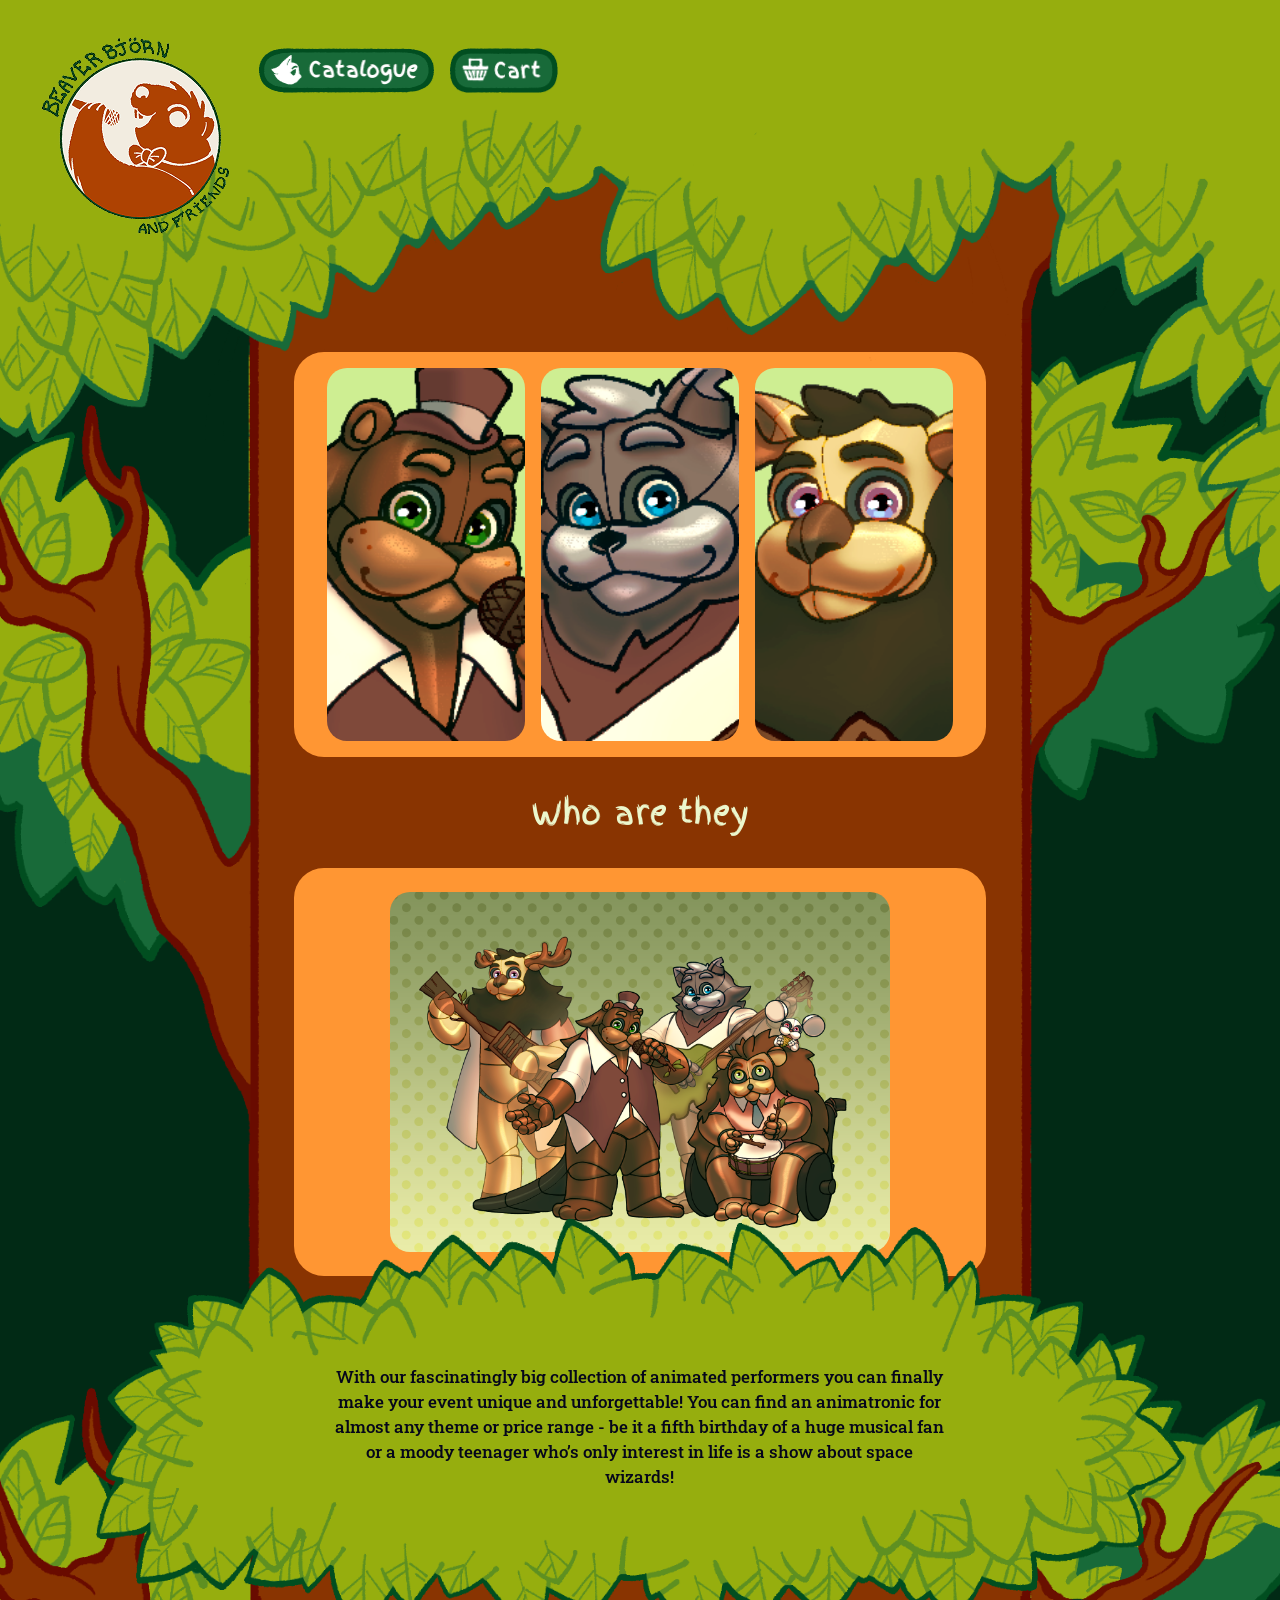
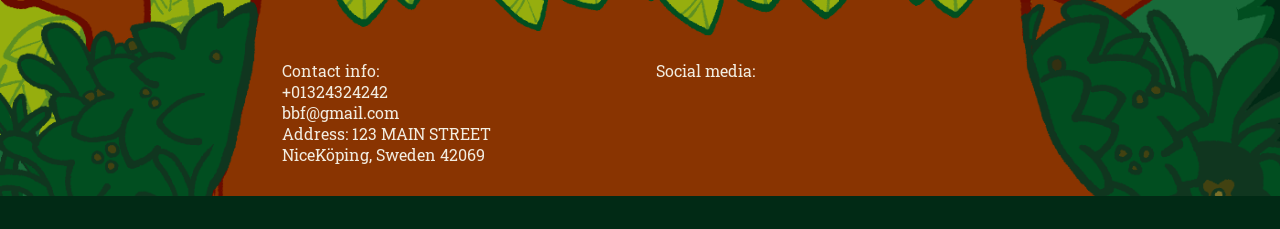
==== index.html @ fd35086b "first commit to transition to new repository" ====
<!doctype html>
<html lang="en">
  <head>
    <meta charset="UTF-8" />
    <meta name="viewport" content="width=device-width, initial-scale=1.0" />
    <title>Beaver Bjorn and Friends</title>
    <link rel="preconnect" href="https://fonts.googleapis.com" />
    <link rel="preconnect" href="https://fonts.gstatic.com" crossorigin />
    <link
      href="https://fonts.googleapis.com/css2?family=Finger+Paint&display=swap"
      rel="stylesheet"
    />
    <link
      href="https://fonts.googleapis.com/css2?family=Original+Surfer&family=Roboto+Slab:wght@100..900&family=Roboto:ital,wght@0,100..900;1,100..900&display=swap"
      rel="stylesheet"
    />
    <link rel="stylesheet" href="css/general_style.css" />
    <link rel="stylesheet" href="css/index_css.css" />
    <script src="js/footer_and_nav_functionality.js" defer></script>
  </head>
  <body>
    <nav></nav>
    <main>
      <figure id="main_figure">
        <img src="assets/beaver_single_bg.png" alt="" />
        <img src="assets/wolf_single_bg.png" alt="" />
        <img src="assets/moose_single_bg.png" alt="" />
      </figure>
      <h1 class="finger-paint-regular">Who are they</h1>
      <section id="groups">
        <article class="bottomSectionContainer">
          <figure>
            <img src="assets/group_bg_full.png" alt="" />
          </figure>
          <h2></h2>
          <p></p>
        </article>
      </section>
      <div class="decor_holder">
        <img src="assets/bush_mid_w1400.png" alt="" class="decor_bg_img" />
        <section class="bush_txt roboto-slab-regular">
          <p>
            With our fascinatingly big collection of animated performers you can
            finally make your event unique and unforgettable! You can find an
            animatronic for almost any theme or price range - be it a fifth
            birthday of a huge musical fan or a moody teenager who’s only
            interest in life is a show about space wizards!
          </p>
        </section>
      </div>
      <footer></footer>
    </main>
  </body>
</html>
---- css/general_style.css ----
:root {
  /* pallette 1 */
  --pal1_col1: #ff9633;
  --pal1_col2: #ae4202;
  --pal1_col3: #f2ece0;
  --pal1_col4: #96ae0e;
  --pal1_col5: #186a39;
  --pal1_col6: #05061b;
  --pal1_col7: #553232;
  /* palette 2 */
  --pal2_col1: #ecf7cd;
  --pal2_col2: #f7b0d8;
  --pal2_col3: #6357df;
  --pal2_col4: #67186b;
  --pal2_col5: #012a15;
  --pal2_col6: #472948;
  --pal2_col7: #504a8d;
  /* general element properties */
  --window_border_radius: 30px;
  --image_border_radius: 20px;
  --micro_gap: 1em;
}
/* presets */
.dark_container {
  overflow: clip;
  border-radius: var(--window_border_radius);
  padding: var(--micro_gap);
  background: var(--pal1_col7);
  border: 0.2em solid var(--pal1_col1);
}

.light_container {
  overflow: clip;
  border-radius: var(--window_border_radius);
  padding: var(--micro_gap);
  background: var(--pal1_col1);
}

/* text */
.finger-paint-regular {
  color: var(--pal2_col1);
  font-family: "Finger Paint", sans-serif;
  font-weight: 400;
  font-style: normal;
}

.roboto-slab-regular {
  font-family: "Roboto Slab", serif;
  font-optical-sizing: auto;
  font-weight: 400;
  font-style: normal;
}

/* settings for elements */
* {
  margin: 0;
}

a {
  text-decoration: none;
  color: inherit;
}

*,
*::before,
*::after {
  box-sizing: border-box;
}

body {
  display: grid;
  grid-template-rows: auto 1fr auto; /* Clean structural layout lanes */
  background-color: var(--pal2_col5);
  min-height: 100vh;
}

header {
  display: flex;
  font-size: 40pt;
  justify-content: center;
  background-image: url(../assets/subheader_top_w1400.png);
}

main {
  grid-row: 2 / 3;
  grid-column: 1;
  flex-grow: 1;
  gap: 2em;
  z-index: 1;
  padding: 2em 23%;
  display: flex;
  flex-direction: column;
  align-items: center;
  background-image: url(../assets/base_mid_straight_updated_w1400.png);
  background-repeat: repeat-y;
  background-size: 100% auto;
  background-position: top center;
  position: relative;
  padding-bottom: 10em;
  box-sizing: border-box;
}
/* nav insert */
.nav_holder {
  color: var(--pal1_col3);
  display: flex;
  align-items: flex-start;
  justify-content: flex-start;
  gap: var(--micro_gap);
  padding: 1em 1em 28% 1em;
  height: auto;
  width: 100%;
  background-image: url(../assets/justheader_top_w1400.png);
  background-repeat: no-repeat;
  background-size: cover;
  /* background-position-y: center; */
  position: relative;
  margin-bottom: -12rem;
  z-index: 20;
  background-position: bottom center;
}

.link_basket img,
.link_catalogue img {
  height: 2.8rem;
  margin-top: 2rem;
}

.nav_holder img {
  object-fit: cover;
}

nav {
  background-image: url(../assets/base_top_nakedsnake_updated_w1400.png);
  background-position: bottom center;
  height: 25vw;
  min-height: 15rem;
  grid-column: 1;
  grid-row: 1;
  background-repeat: no-repeat;
  background-size: cover;
}

/* footer insert */
.footer_holder {
  padding: 4em 22%;
  display: grid;
  grid-template-columns: repeat(2, 1fr);
  gap: 2em;
}

footer {
  grid-row: 3;
  grid-column: 1;
  position: absolute;
  bottom: 0;
  left: 0;
  width: 100%;
  box-sizing: border-box;
  height: 200px;
  background-image: url(../assets/base_footer_straight_w14000.png);
  background-repeat: no-repeat;
  background-size: 100% auto;
  background-position: top center;
  z-index: 10;
}

.footer_holder article {
  display: flex;
  flex-direction: column;
  gap: 5%;
}

.footer_holder p {
  color: var(--pal1_col3);
}
---- css/index_css.css ----
@import url("general_style.css");

#main_figure {
  display: flex;
  justify-content: space-evenly;
  width: 100%;
  height: 45svh;
  overflow: clip;
  border-radius: var(--window_border_radius);
  padding: var(--micro_gap);
  background: var(--pal1_col1);
}

#main_figure img {
  max-width: 30%;
  max-height: 100%;
  object-fit: cover;
  border-radius: var(--image_border_radius);
}

#groups {
  min-height: auto;
  display: grid;
  grid-template-columns: 1fr;
  gap: 1em;
  width: 100%;
}

.bottomSectionContainer {
  background-color: var(--pal1_col1);
  width: 100%;
  border-radius: var(--window_border_radius);
  display: flex;
  justify-content: center;
  align-items: center;
  padding: 1.5em;
}

.bottomSectionContainer figure {
  display: flex;
  justify-content: center;
  align-items: center;
  width: 100%;
}

.bottomSectionContainer img {
  display: block;
  max-width: 500px;
  width: 100%;
  height: auto;
  object-fit: contain;
  border-radius: var(--image_border_radius);
}

.decor_holder {
  position: relative;
  z-index: 28;
  margin-top: -7vw;
  width: 85vw;
  margin-left: calc(50% - (85vw / 2));
  margin-right: calc(50% - (85vw / 2));
  display: flex;
  justify-content: center;
}

.decor_holder .decor_bg_img {
  display: block;
  width: 100%;
  height: auto;
  object-fit: contain;
}

.bush_txt {
  position: absolute;
  top: 0;
  left: 0;
  width: 100%;
  height: 100%;
  z-index: 50;
  display: flex;
  justify-content: center;
  align-items: center;
  padding: 2em 15%;
}

.bush_txt p {
  max-width: 80%;
  color: var(--pal1_col6);
  text-align: center;
  font-weight: 500;
  font-size: clamp(0.6rem, 1.3vw, 2rem);
  line-height: 1.5;
}
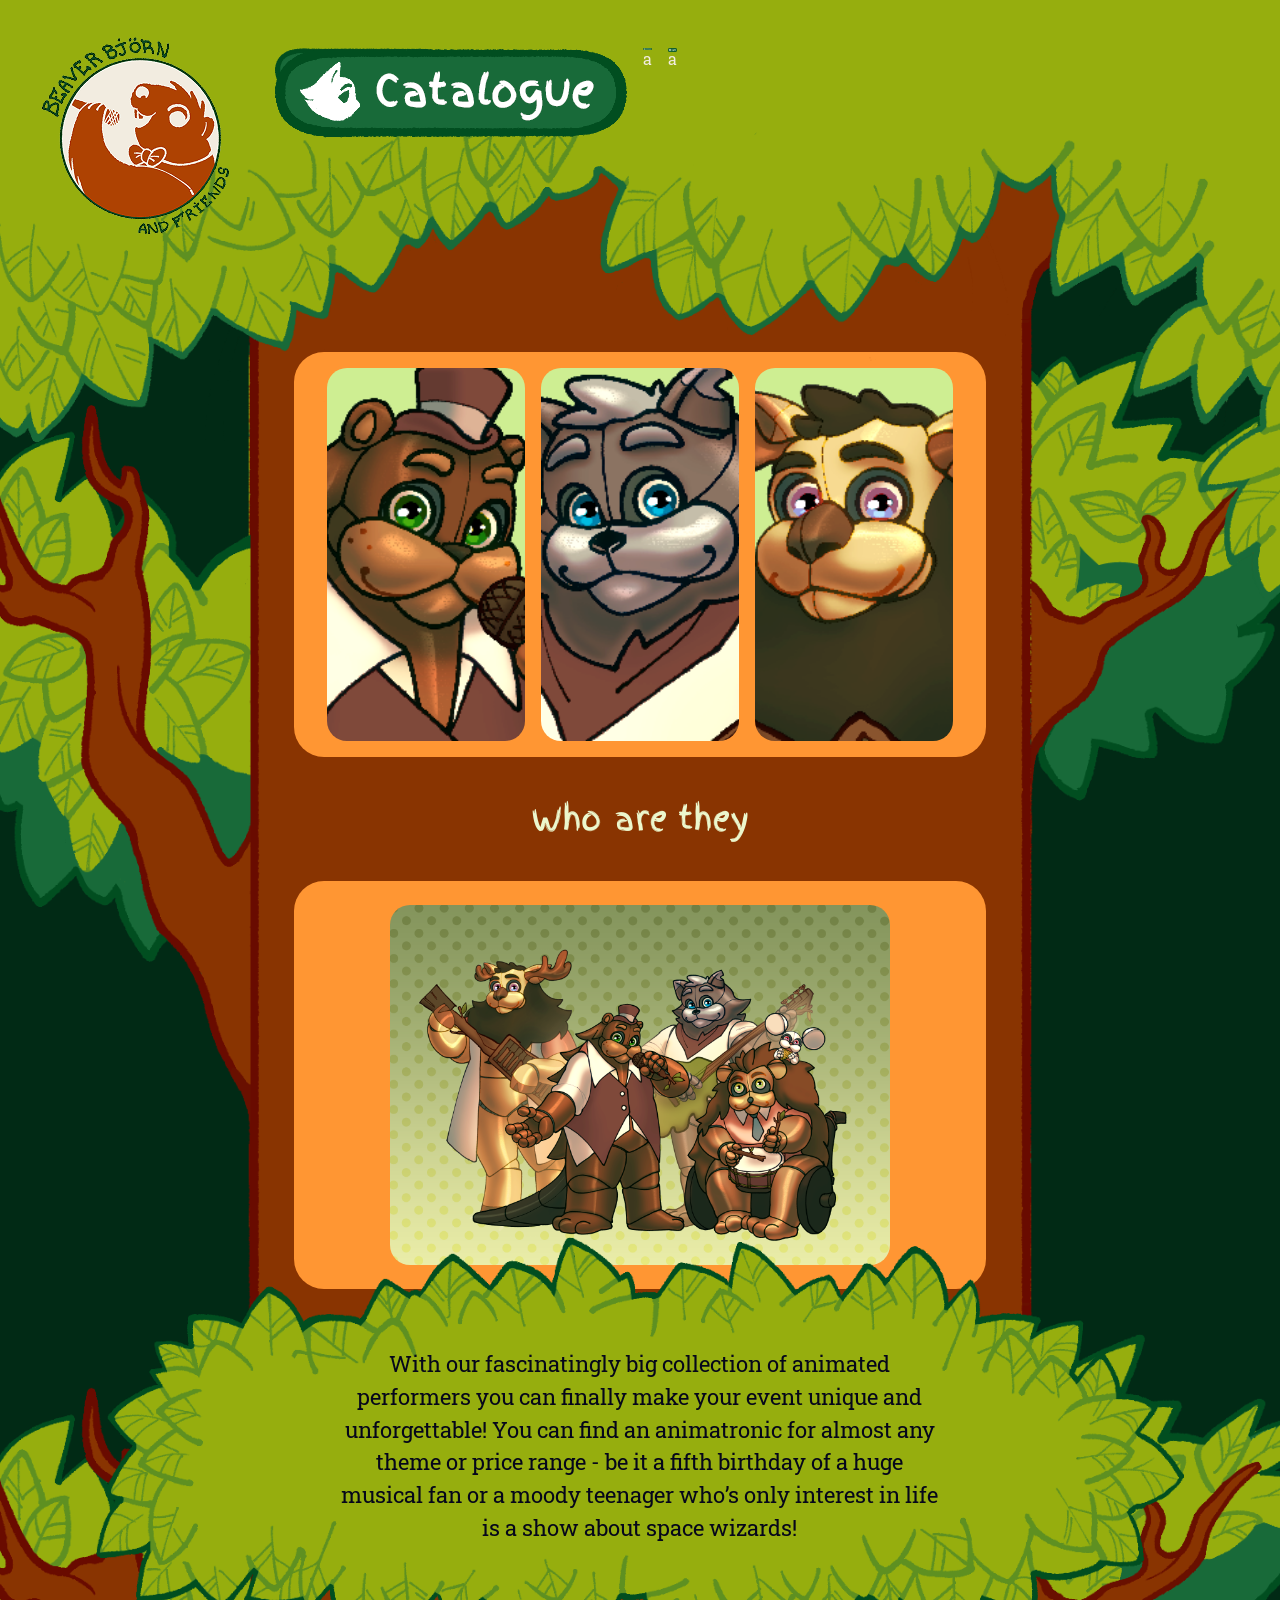
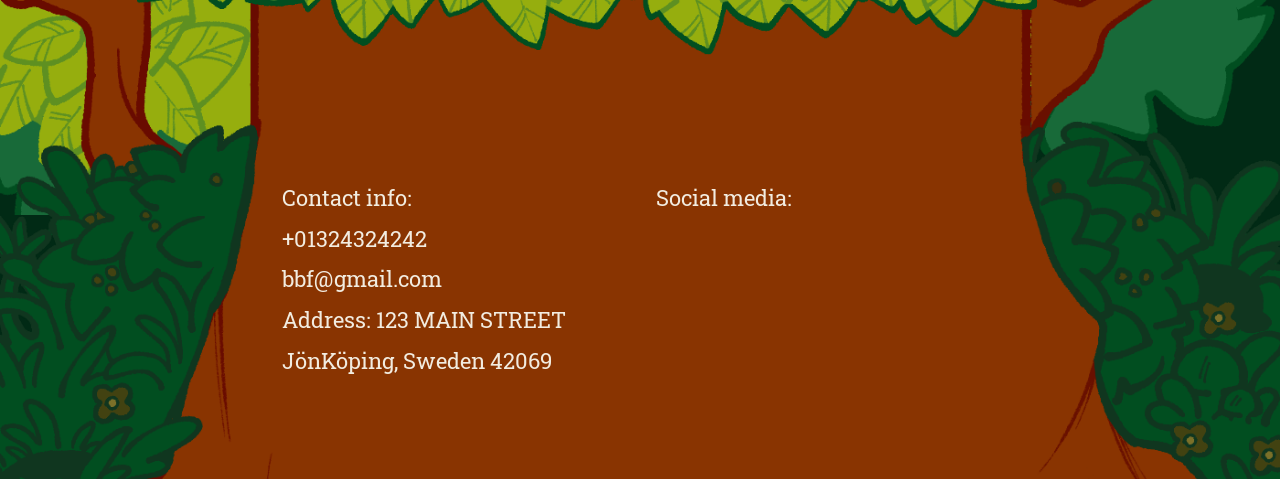
==== commit c4164159: "footer position hotfix" ====
--- a/index.html
+++ b/index.html
@@ -48,7 +48,7 @@
           </p>
         </section>
       </div>
-      <footer></footer>
     </main>
+    <footer></footer>
   </body>
 </html>
--- a/css/general_style.css
+++ b/css/general_style.css
@@ -51,6 +51,10 @@
   font-style: normal;
 }
 
+p {
+  font-size: clamp(1em, 1.7vw, 2rem);
+}
+
 /* settings for elements */
 * {
   margin: 0;
@@ -85,7 +89,7 @@
   grid-row: 2 / 3;
   grid-column: 1;
   flex-grow: 1;
-  gap: 2em;
+  gap: 3vw;
   z-index: 1;
   padding: 2em 23%;
   display: flex;
@@ -99,6 +103,7 @@
   padding-bottom: 10em;
   box-sizing: border-box;
 }
+
 /* nav insert */
 .nav_holder {
   color: var(--pal1_col3);
@@ -119,10 +124,31 @@
   background-position: bottom center;
 }
 
-.link_basket img,
+/* .link_basket img,
 .link_catalogue img {
   height: 2.8rem;
   margin-top: 2rem;
+} */
+
+.link_basket,
+.link_catalogue,
+.logo_link {
+  display: inline-block;
+  width: auto;
+  background-size: contain;
+  background-repeat: no-repeat;
+}
+
+.link_basket,
+.link_catalogue {
+  height: 2.8rem;
+  margin-top: 2rem;
+}
+.link_basket {
+  background-image: url(../assets/button_short.png);
+}
+.link_catalogue {
+  background-image: url(../assets/button_wide.png);
 }
 
 .nav_holder img {
@@ -146,23 +172,27 @@
   display: grid;
   grid-template-columns: repeat(2, 1fr);
   gap: 2em;
+  height: 100%;
 }
 
 footer {
   grid-row: 3;
   grid-column: 1;
-  position: absolute;
-  bottom: 0;
-  left: 0;
+  position: relative;
+  margin-top: -6rem;
+  /* bottom: 0;
+  left: 0; */
   width: 100%;
+  height: 40vh;
   box-sizing: border-box;
-  height: 200px;
+
   background-image: url(../assets/base_footer_straight_w14000.png);
   background-repeat: no-repeat;
   background-size: 100% auto;
   background-position: top center;
   z-index: 10;
 }
+/* the text breaks main due to linebreaks 897 and 799 width*/
 
 .footer_holder article {
   display: flex;
@@ -173,3 +203,33 @@
 .footer_holder p {
   color: var(--pal1_col3);
 }
+
+/* responsiveness */
+@media screen and (min-width: 1700px) {
+}
+
+@media screen and (max-width: 930px) {
+  main {
+    background-image: url(../assets/base_w956.png);
+  }
+  footer {
+    background-image: url(../assets/footer_w956.png);
+  }
+  .nav_holder {
+    background-image: url(../assets/top_w956.png);
+  }
+  nav {
+    background-image: url(../assets/base_w956.png);
+  }
+  .link_basket {
+    background-image: url(../assets/basket_w_button.png);
+  }
+  .link_catalogue {
+    background-image: url(../assets/catalogue_w_button.png);
+  }
+  .link_basket,
+  .link_catalogue {
+    width: 4rem;
+    height: auto;
+  }
+}
--- a/css/index_css.css
+++ b/css/index_css.css
@@ -87,7 +87,7 @@
   max-width: 80%;
   color: var(--pal1_col6);
   text-align: center;
-  font-weight: 500;
-  font-size: clamp(0.6rem, 1.3vw, 2rem);
+  font-weight: 400;
+  /* font-size: clamp(0.6rem, 1.3vw, 2rem); */
   line-height: 1.5;
 }
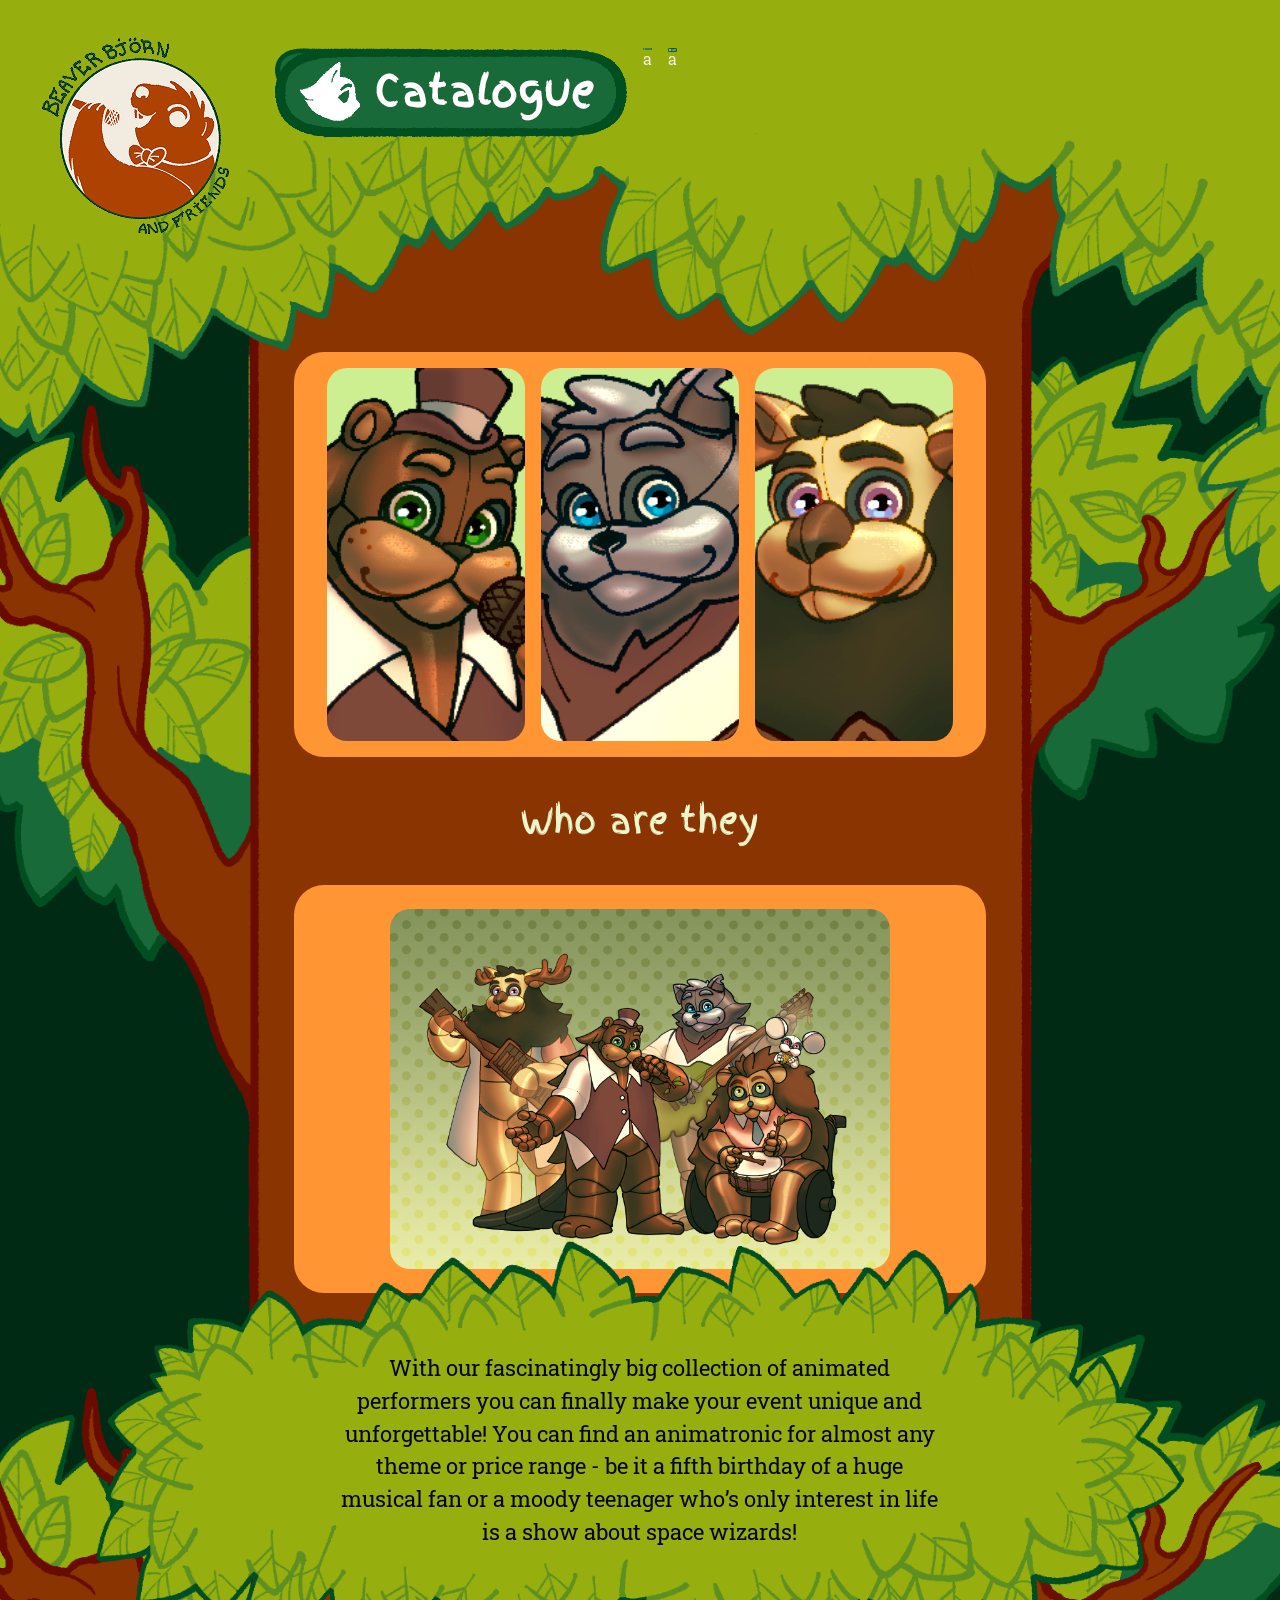
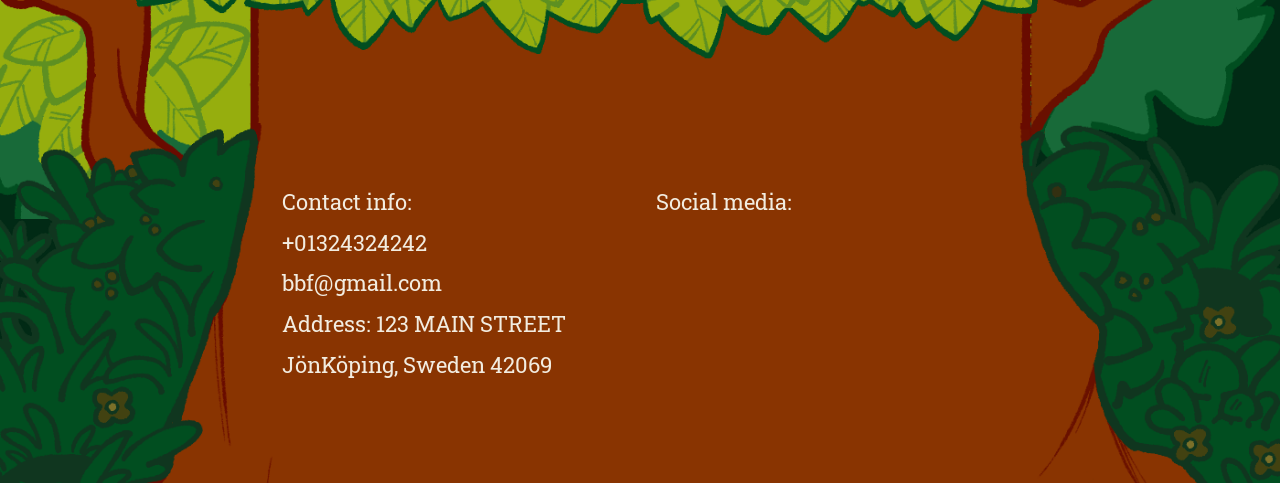
==== commit d8b62369: "push to work on laptop" ====
--- a/index.html
+++ b/index.html
@@ -37,7 +37,7 @@
         </article>
       </section>
       <div class="decor_holder">
-        <img src="assets/bush_mid_w1400.png" alt="" class="decor_bg_img" />
+        <!-- <img src="assets/bush_mid_w1400.png" alt="" class="decor_bg_img" /> -->
         <section class="bush_txt roboto-slab-regular">
           <p>
             With our fascinatingly big collection of animated performers you can
--- a/css/general_style.css
+++ b/css/general_style.css
@@ -51,6 +51,10 @@
   font-style: normal;
 }
 
+h1 {
+  font-size: clamp(2em, 2.7vw, 3rem);
+}
+
 p {
   font-size: clamp(1em, 1.7vw, 2rem);
 }
@@ -76,13 +80,6 @@
   grid-template-rows: auto 1fr auto; /* Clean structural layout lanes */
   background-color: var(--pal2_col5);
   min-height: 100vh;
-}
-
-header {
-  display: flex;
-  font-size: 40pt;
-  justify-content: center;
-  background-image: url(../assets/subheader_top_w1400.png);
 }
 
 main {
@@ -205,12 +202,15 @@
 }
 
 /* responsiveness */
-@media screen and (min-width: 1700px) {
-}
+/* @media screen and (min-width: 1700px) {
+} */
 
 @media screen and (max-width: 930px) {
   main {
     background-image: url(../assets/base_w956.png);
+    padding: 6rem 5%;
+    padding-top: 11rem;
+    overflow-x: hidden;
   }
   footer {
     background-image: url(../assets/footer_w956.png);
--- a/css/index_css.css
+++ b/css/index_css.css
@@ -53,6 +53,8 @@
 }
 
 .decor_holder {
+  width: 100%;
+  height: auto;
   position: relative;
   z-index: 28;
   margin-top: -7vw;
@@ -61,26 +63,20 @@
   margin-right: calc(50% - (85vw / 2));
   display: flex;
   justify-content: center;
-}
-
-.decor_holder .decor_bg_img {
-  display: block;
-  width: 100%;
-  height: auto;
-  object-fit: contain;
+  overflow: visible;
 }
 
 .bush_txt {
-  position: absolute;
-  top: 0;
-  left: 0;
   width: 100%;
-  height: 100%;
+  aspect-ratio: 1302/500;
   z-index: 50;
   display: flex;
+  flex-direction: column;
   justify-content: center;
   align-items: center;
   padding: 2em 15%;
+  background: url(../assets/bush_mid_w1400.png) no-repeat center center /
+    contain;
 }
 
 .bush_txt p {
@@ -88,6 +84,27 @@
   color: var(--pal1_col6);
   text-align: center;
   font-weight: 400;
-  /* font-size: clamp(0.6rem, 1.3vw, 2rem); */
   line-height: 1.5;
 }
+
+@media screen and (max-width: 930px) {
+  .decor_holder {
+    width: 100vw;
+    max-width: 100vw;
+    margin-left: -5vw;
+    margin-right: -5vw;
+    left: auto;
+    right: auto;
+  }
+  .bush_txt {
+    background: url(../assets/bush_mid_w956.png) no-repeat center center /
+      contain;
+    aspect-ratio: 440/346;
+    width: 100%;
+    padding: 4rem 10%;
+  }
+  .bush_txt p {
+    color: var(--pal1_col3);
+    max-width: 100%;
+  }
+}
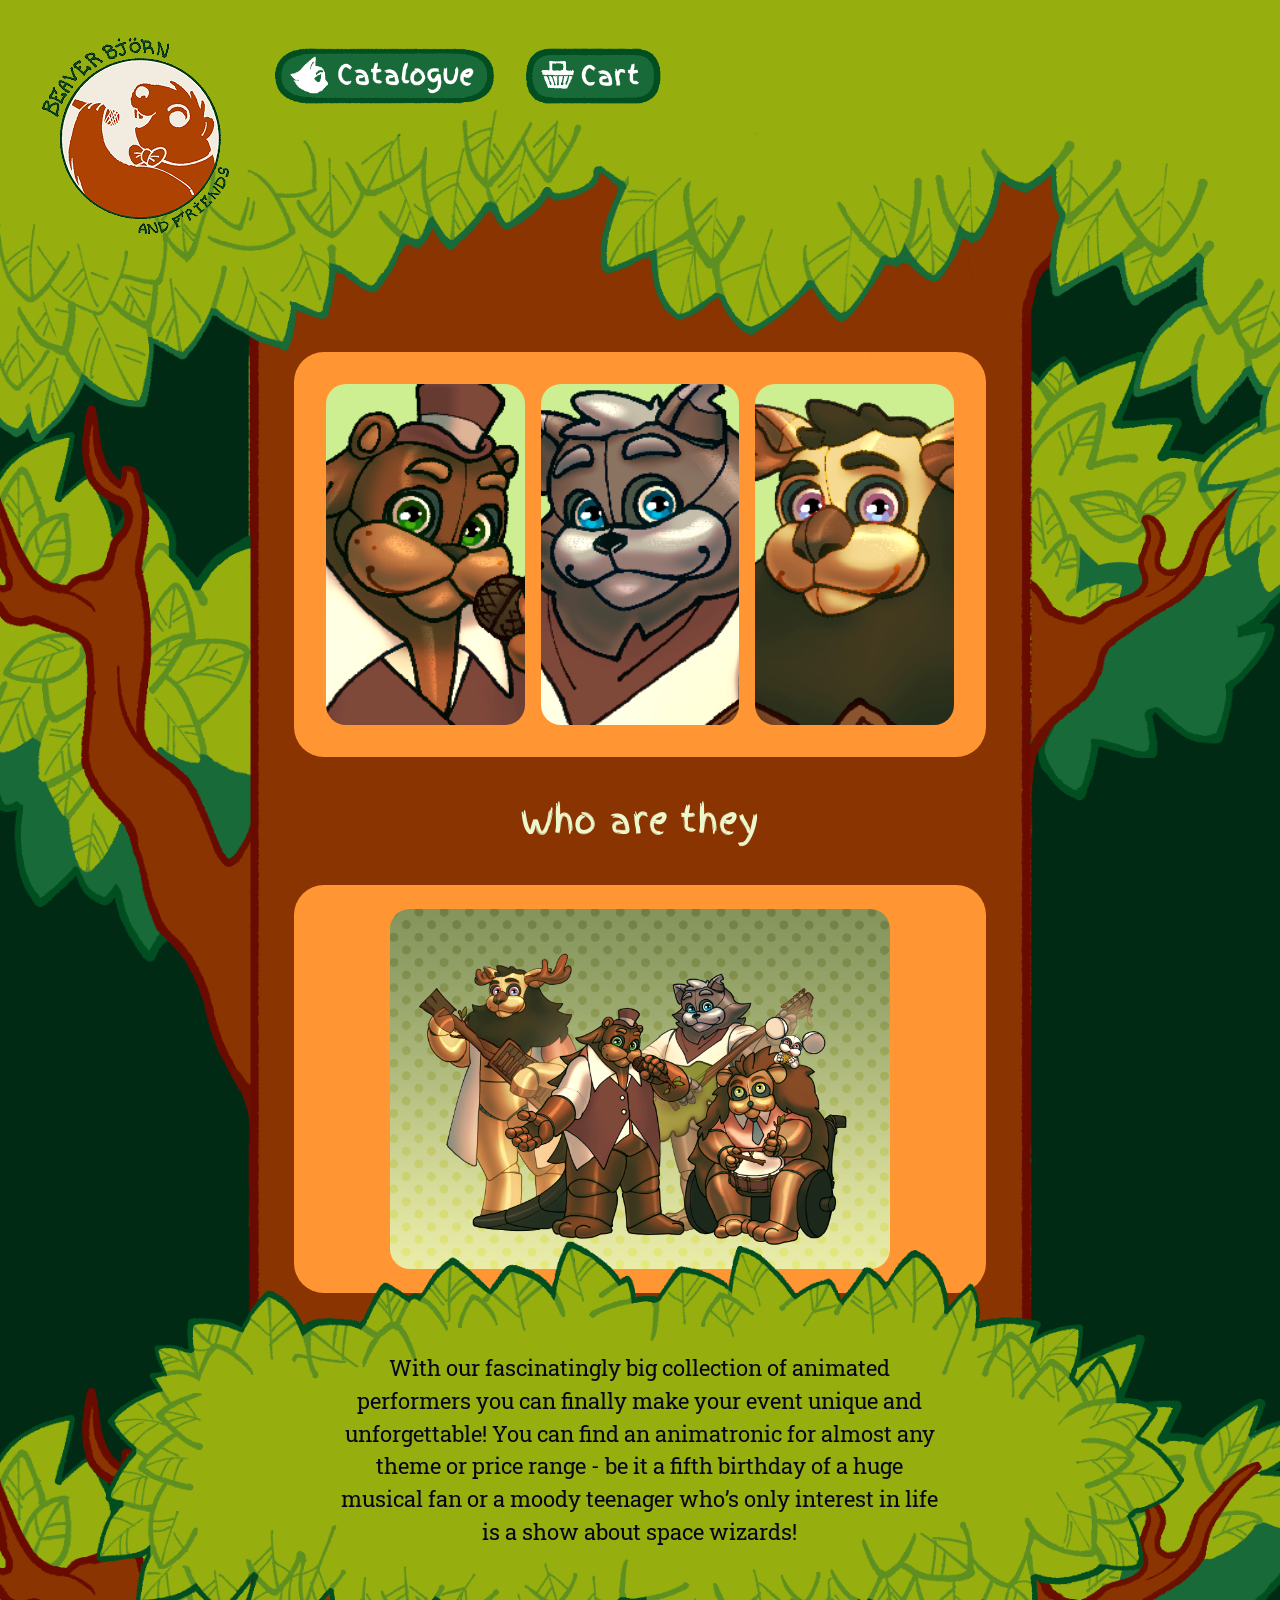
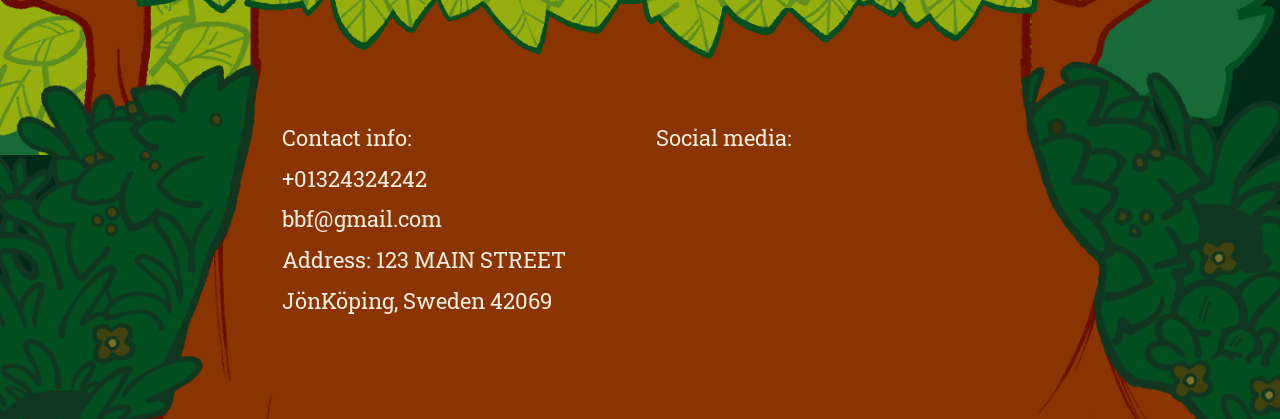
==== commit e0c6c58b: "some functionality and many things" ====
--- a/index.html
+++ b/index.html
@@ -1,3 +1,5 @@
+<!-- i use gemini ai at some points throughout the project to finish things on time but i double check what it does and if something goes bad then its on me-->
+<!-- i also pray to whoever hosts stacks overflow, this website is a lifesaver -->
 <!doctype html>
 <html lang="en">
   <head>
--- a/css/general_style.css
+++ b/css/general_style.css
@@ -18,21 +18,21 @@
   /* general element properties */
   --window_border_radius: 30px;
   --image_border_radius: 20px;
-  --micro_gap: 1em;
+  --micro_gap: 2rem;
 }
 /* presets */
 .dark_container {
+  padding: var(--micro_gap);
   overflow: clip;
   border-radius: var(--window_border_radius);
-  padding: var(--micro_gap);
   background: var(--pal1_col7);
   border: 0.2em solid var(--pal1_col1);
 }
 
 .light_container {
+  padding: var(--micro_gap);
   overflow: clip;
   border-radius: var(--window_border_radius);
-  padding: var(--micro_gap);
   background: var(--pal1_col1);
 }
 
@@ -56,7 +56,7 @@
 }
 
 p {
-  font-size: clamp(1em, 1.7vw, 2rem);
+  font-size: clamp(1.2rem, 1.7vw, 2rem);
 }
 
 /* settings for elements */
@@ -76,75 +76,70 @@
 }
 
 body {
+  min-height: 100vh;
   display: grid;
   grid-template-rows: auto 1fr auto; /* Clean structural layout lanes */
   background-color: var(--pal2_col5);
-  min-height: 100vh;
 }
 
 main {
+  display: flex;
+  flex-direction: column;
+  align-items: center;
+  gap: 3vw;
+  padding: 2em 23%;
+  padding-bottom: 6em;
+  position: relative;
+  z-index: 1;
   grid-row: 2 / 3;
   grid-column: 1;
   flex-grow: 1;
-  gap: 3vw;
-  z-index: 1;
-  padding: 2em 23%;
-  display: flex;
-  flex-direction: column;
-  align-items: center;
+  box-sizing: border-box;
   background-image: url(../assets/base_mid_straight_updated_w1400.png);
   background-repeat: repeat-y;
   background-size: 100% auto;
   background-position: top center;
-  position: relative;
-  padding-bottom: 10em;
-  box-sizing: border-box;
 }
 
 /* nav insert */
 .nav_holder {
-  color: var(--pal1_col3);
+  width: 100%;
+  height: auto;
   display: flex;
   align-items: flex-start;
   justify-content: flex-start;
   gap: var(--micro_gap);
+  margin-bottom: -12rem;
   padding: 1em 1em 28% 1em;
-  height: auto;
-  width: 100%;
+  position: relative;
+  z-index: 20;
+  color: var(--pal1_col3);
   background-image: url(../assets/justheader_top_w1400.png);
   background-repeat: no-repeat;
   background-size: cover;
+  background-position: bottom center;
   /* background-position-y: center; */
-  position: relative;
-  margin-bottom: -12rem;
-  z-index: 20;
-  background-position: bottom center;
-}
-
-/* .link_basket img,
-.link_catalogue img {
-  height: 2.8rem;
-  margin-top: 2rem;
-} */
+}
 
 .link_basket,
 .link_catalogue,
 .logo_link {
   display: inline-block;
-  width: auto;
   background-size: contain;
   background-repeat: no-repeat;
 }
 
 .link_basket,
 .link_catalogue {
-  height: 2.8rem;
+  height: 3.5rem;
   margin-top: 2rem;
 }
 .link_basket {
+  aspect-ratio: 219/90;
   background-image: url(../assets/button_short.png);
 }
 .link_catalogue {
+  aspect-ratio: 352 / 90;
   background-image: url(../assets/button_wide.png);
 }
 
@@ -153,41 +148,42 @@
 }
 
 nav {
-  background-image: url(../assets/base_top_nakedsnake_updated_w1400.png);
-  background-position: bottom center;
   height: 25vw;
   min-height: 15rem;
   grid-column: 1;
   grid-row: 1;
+  background-image: url(../assets/base_top_nakedsnake_updated_w1400.png);
   background-repeat: no-repeat;
   background-size: cover;
+  background-position: bottom center;
 }
 
 /* footer insert */
 .footer_holder {
-  padding: 4em 22%;
   display: grid;
   grid-template-columns: repeat(2, 1fr);
+  padding: 4em 22%;
   gap: 2em;
   height: 100%;
 }
 
 footer {
+  width: 100%;
+  height: auto;
+  min-height: 40vh;
+  margin-top: -6rem;
+  padding: 0;
+  position: relative;
   grid-row: 3;
   grid-column: 1;
-  position: relative;
-  margin-top: -6rem;
+  z-index: 10;
+  box-sizing: border-box;
+  background-image: url(../assets/base_footer_straight_w14000.png);
+  background-repeat: no-repeat;
+  background-size: 100% auto;
+  background-position: top center;
   /* bottom: 0;
   left: 0; */
-  width: 100%;
-  height: 40vh;
-  box-sizing: border-box;
-
-  background-image: url(../assets/base_footer_straight_w14000.png);
-  background-repeat: no-repeat;
-  background-size: 100% auto;
-  background-position: top center;
-  z-index: 10;
 }
 /* the text breaks main due to linebreaks 897 and 799 width*/
 
@@ -201,16 +197,12 @@
   color: var(--pal1_col3);
 }
 
-/* responsiveness */
-/* @media screen and (min-width: 1700px) {
-} */
-
 @media screen and (max-width: 930px) {
   main {
-    background-image: url(../assets/base_w956.png);
     padding: 6rem 5%;
     padding-top: 11rem;
     overflow-x: hidden;
+    background-image: url(../assets/base_w956.png);
   }
   footer {
     background-image: url(../assets/footer_w956.png);
@@ -221,15 +213,17 @@
   nav {
     background-image: url(../assets/base_w956.png);
   }
+  .link_basket,
+  .link_catalogue {
+    width: 5rem;
+    height: auto;
+    aspect-ratio: 1 / 1;
+  }
+
   .link_basket {
     background-image: url(../assets/basket_w_button.png);
   }
   .link_catalogue {
     background-image: url(../assets/catalogue_w_button.png);
   }
-  .link_basket,
-  .link_catalogue {
-    width: 4rem;
-    height: auto;
-  }
-}
+}
--- a/css/index_css.css
+++ b/css/index_css.css
@@ -1,80 +1,81 @@
 @import url("general_style.css");
 
 #main_figure {
-  display: flex;
-  justify-content: space-evenly;
   width: 100%;
   height: 45svh;
+  display: flex;
+  justify-content: space-between;
+  padding: var(--micro_gap);
+  gap: 1rem;
   overflow: clip;
   border-radius: var(--window_border_radius);
-  padding: var(--micro_gap);
   background: var(--pal1_col1);
 }
 
 #main_figure img {
-  max-width: 30%;
-  max-height: 100%;
+  flex: 1;
+  width: 0;
+  height: 100%;
   object-fit: cover;
   border-radius: var(--image_border_radius);
 }
 
 #groups {
+  width: 100%;
   min-height: auto;
   display: grid;
   grid-template-columns: 1fr;
   gap: 1em;
-  width: 100%;
 }
 
 .bottomSectionContainer {
-  background-color: var(--pal1_col1);
   width: 100%;
-  border-radius: var(--window_border_radius);
   display: flex;
   justify-content: center;
   align-items: center;
   padding: 1.5em;
+  background-color: var(--pal1_col1);
+  border-radius: var(--window_border_radius);
 }
 
 .bottomSectionContainer figure {
+  width: 100%;
   display: flex;
   justify-content: center;
   align-items: center;
-  width: 100%;
 }
 
 .bottomSectionContainer img {
-  display: block;
   max-width: 500px;
   width: 100%;
   height: auto;
+  display: block;
   object-fit: contain;
   border-radius: var(--image_border_radius);
 }
 
 .decor_holder {
-  width: 100%;
+  width: 85vw;
   height: auto;
+  display: flex;
+  justify-content: center;
+  margin-top: -7vw;
+  margin-left: calc(50% - (85vw / 2));
+  margin-right: calc(50% - (85vw / 2));
   position: relative;
   z-index: 28;
-  margin-top: -7vw;
-  width: 85vw;
-  margin-left: calc(50% - (85vw / 2));
-  margin-right: calc(50% - (85vw / 2));
-  display: flex;
-  justify-content: center;
   overflow: visible;
 }
 
 .bush_txt {
   width: 100%;
   aspect-ratio: 1302/500;
-  z-index: 50;
   display: flex;
   flex-direction: column;
   justify-content: center;
   align-items: center;
-  padding: 2em 15%;
+  padding: var(--micro_gap) 15%;
+  z-index: 50;
   background: url(../assets/bush_mid_w1400.png) no-repeat center center /
     contain;
 }
@@ -97,14 +98,14 @@
     right: auto;
   }
   .bush_txt {
+    width: 100%;
+    aspect-ratio: 440/346;
+    padding: 4rem 10%;
     background: url(../assets/bush_mid_w956.png) no-repeat center center /
       contain;
-    aspect-ratio: 440/346;
-    width: 100%;
-    padding: 4rem 10%;
   }
   .bush_txt p {
+    max-width: 100%;
     color: var(--pal1_col3);
-    max-width: 100%;
   }
 }
